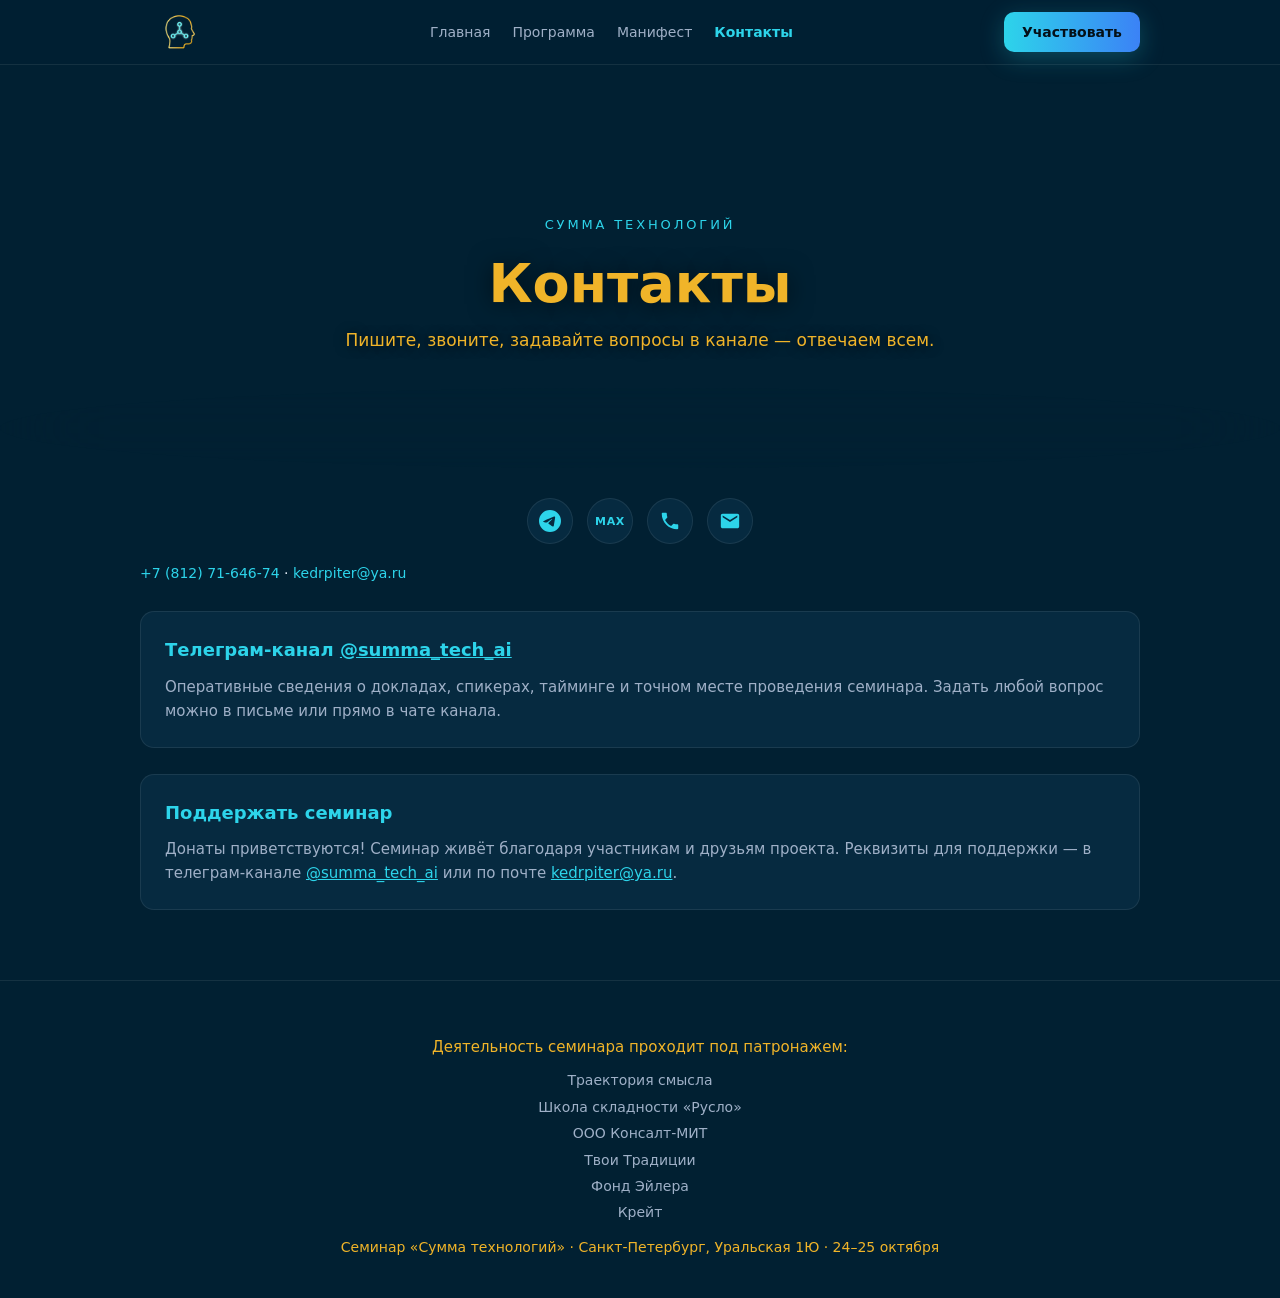
==== contacts.html @ e020d8af "Многостраничник: главная, программа, манифест, контакты + общие styles.css и script.js" ====
<!DOCTYPE html>
<html lang="ru">
<head>
<meta charset="UTF-8">
<meta name="viewport" content="width=device-width, initial-scale=1.0">
<script>if('scrollRestoration' in history){history.scrollRestoration='manual';}</script>
<title>Контакты — Сумма технологий</title>
<link rel="stylesheet" href="styles.css">
</head>
<body>

<nav class="nav">
  <div class="container">
    <a class="nav-logo" href="index.html"><img src="logo.png" alt="Сумма технологий"></a>
    <div class="nav-links">
      <a href="index.html">Главная</a>
      <a href="program.html">Программа</a>
      <a href="manifest.html">Манифест</a>
      <a href="contacts.html" class="active">Контакты</a>
    </div>
    <a href="#" data-open-form class="btn btn-primary">Участвовать</a>
  </div>
</nav>

<header class="page-hero">
  <div class="container">
    <p class="eyebrow">Сумма технологий</p>
    <h1 class="page-title">Контакты</h1>
    <p class="lead">Пишите, звоните, задавайте вопросы в канале — отвечаем всем.</p>
  </div>
</header>

<section id="contacts-main">
  <div class="container">
    <div class="footer-contacts reveal">
      <a class="contact-btn" href="https://t.me/summa_tech_ai" target="_blank" rel="noopener" aria-label="Телеграм" title="Телеграм">
        <svg viewBox="0 0 24 24" aria-hidden="true"><path d="M11.944 0A12 12 0 0 0 0 12a12 12 0 0 0 12 12 12 12 0 0 0 12-12A12 12 0 0 0 12 0a12 12 0 0 0-.056 0zm4.962 7.224c.1-.002.321.023.465.14a.506.506 0 0 1 .171.325c.016.093.036.306.02.472-.18 1.898-.962 6.502-1.36 8.627-.168.9-.499 1.201-.82 1.23-.696.065-1.225-.46-1.9-.902-1.056-.693-1.653-1.124-2.678-1.8-1.185-.78-.417-1.21.258-1.91.177-.184 3.247-2.977 3.307-3.23.007-.032.014-.15-.056-.212s-.174-.041-.249-.024c-.106.024-1.793 1.14-5.061 3.345-.48.33-.913.49-1.302.48-.428-.008-1.252-.241-1.865-.44-.752-.245-1.349-.374-1.297-.789.027-.216.325-.437.893-.663 3.498-1.524 5.83-2.529 6.998-3.014 3.332-1.386 4.025-1.627 4.476-1.635z"/></svg>
      </a>
      <a class="contact-btn" href="https://max.ru/" target="_blank" rel="noopener" aria-label="MAX" title="MAX">
        <span class="max-label">MAX</span>
      </a>
      <a class="contact-btn" href="tel:+78127164674" aria-label="Позвонить: +7 (812) 71-646-74" title="+7 (812) 71-646-74">
        <svg viewBox="0 0 24 24" aria-hidden="true"><path d="M6.62 10.79c1.44 2.83 3.76 5.14 6.59 6.59l2.2-2.2c.27-.27.67-.36 1.02-.24 1.12.37 2.33.57 3.57.57.55 0 1 .45 1 1V20c0 .55-.45 1-1 1-9.39 0-17-7.61-17-17 0-.55.45-1 1-1h3.5c.55 0 1 .45 1 1 0 1.25.2 2.45.57 3.57.11.35.03.74-.25 1.02l-2.2 2.2z"/></svg>
      </a>
      <a class="contact-btn" href="mailto:kedrpiter@ya.ru" aria-label="Написать: kedrpiter@ya.ru" title="kedrpiter@ya.ru">
        <svg viewBox="0 0 24 24" aria-hidden="true"><path d="M20 4H4c-1.1 0-1.99.9-1.99 2L2 18c0 1.1.9 2 2 2h16c1.1 0 2-.9 2-2V6c0-1.1-.9-2-2-2zm0 4l-8 5-8-5V6l8 5 8-5v2z"/></svg>
      </a>
    </div>
    <p class="footer-note reveal" style="margin-top:18px"><a href="tel:+78127164674">+7 (812) 71-646-74</a> · <a href="mailto:kedrpiter@ya.ru">kedrpiter@ya.ru</a></p>
    <div class="tg-block reveal">
      <h3>Телеграм-канал <a href="https://t.me/summa_tech_ai" target="_blank" rel="noopener">@summa_tech_ai</a></h3>
      <p>Оперативные сведения о докладах, спикерах, тайминге и точном месте проведения семинара. Задать любой вопрос можно в письме или прямо в чате канала.</p>
    </div>
    <div class="tg-block reveal">
      <h3>Поддержать семинар</h3>
      <p>Донаты приветствуются! Семинар живёт благодаря участникам и друзьям проекта. Реквизиты для поддержки — в телеграм-канале <a href="https://t.me/summa_tech_ai" target="_blank" rel="noopener">@summa_tech_ai</a> или по почте <a href="mailto:kedrpiter@ya.ru">kedrpiter@ya.ru</a>.</p>
    </div>
  </div>
</section>

<footer>
  <div class="container">
    <div class="patrons">
      <p class="patrons-title">Деятельность семинара проходит под патронажем:</p>
      <ul class="patrons-list">
        <li>Траектория смысла</li>
        <li>Школа складности «Русло»</li>
        <li>ООО Консалт-МИТ</li>
        <li>Твои Традиции</li>
        <li>Фонд Эйлера</li>
        <li>Крейт</li>
      </ul>
    </div>
    <p class="footer-line">Семинар «Сумма технологий» · Санкт-Петербург, Уральская 1Ю · 24–25 октября</p>
  </div>
</footer>

<div class="modal" id="form-modal" aria-hidden="true">
  <div class="modal-box">
    <button class="modal-close" id="form-close" aria-label="Закрыть">×</button>
    <iframe id="form-frame" title="Заявка на участие"></iframe>
  </div>
</div>

<div class="success-message" id="success-message">
  <button class="success-close" id="success-close" aria-label="Закрыть">×</button>
  <h3>✓ Заявление принято</h3>
  <p>Ваше заявление на участие в семинаре приняли.<br>Свяжемся с Вами в ближайшее время.</p>
</div>

<script src="script.js"></script>
</body>
</html>
---- styles.css ----
:root{
  --bg:#012032; --panel:#062a40; --text:#e6edf7; --muted:#9fb0c7;
  --accent:#2dd4ea; --gold:#f0b429; --border:rgba(255,255,255,.08);
  --crop-top:300px;
  --crop-bottom:150px;
}
*{box-sizing:border-box;margin:0;padding:0}
html{scroll-behavior:smooth}
body{font-family:'Segoe UI',system-ui,-apple-system,sans-serif;background:var(--bg);color:var(--text);line-height:1.6}
.container{max-width:1040px;margin:0 auto;padding:0 20px}
.nav{position:sticky;top:0;z-index:20;background:rgba(1,32,50,.92);backdrop-filter:blur(8px);border-bottom:1px solid var(--border)}
.nav .container{display:flex;align-items:center;justify-content:space-between;gap:16px;padding:10px 20px;flex-wrap:wrap}
.nav-logo{display:block;text-decoration:none}
.nav-logo img{height:44px;width:auto;display:block;border-radius:8px}
.nav-links{display:flex;gap:22px;flex-wrap:wrap;align-items:center}
.nav-links a{color:var(--muted);text-decoration:none;font-size:14px;transition:color .15s}
.nav-links a:hover{color:var(--accent)}
.nav-links a.active{color:var(--accent);font-weight:600}
.nav .btn{padding:9px 18px;font-size:14px}

header.hero{
  position:relative;overflow:hidden;
  min-height:92vh;display:flex;align-items:center;justify-content:center;
  text-align:center;padding:96px 0 90px;background:var(--bg);
}
.hero-bg{position:absolute;inset:0;z-index:0;overflow:hidden}
.hero-bg img{
  width:100%;height:100%;object-fit:cover;object-position:center;opacity:.3;
  animation:imgReveal 4s ease-in-out forwards;
  -webkit-mask-image:linear-gradient(180deg,#000 0%,#000 82%,transparent 100%);
  mask-image:linear-gradient(180deg,#000 0%,#000 82%,transparent 100%);
}
.hero-overlay{position:absolute;inset:0;z-index:1;background:radial-gradient(900px 500px at 50% 40%, rgba(1,32,50,.35), rgba(1,32,50,.80));}
.hero-content{position:relative;z-index:2}

.page-hero{position:relative;padding:150px 0 40px;text-align:center;background:var(--bg)}
.page-title{font-size:clamp(34px,5vw,54px);color:var(--gold);font-weight:700;line-height:1.1;margin-bottom:14px;text-shadow:0 2px 24px rgba(0,0,0,.6)}

@keyframes imgReveal{
  0%{opacity:.3}
  50%{opacity:1}
  100%{opacity:.5}
}
@keyframes fadeUp{
  from{opacity:0;transform:translateY(22px)}
  to{opacity:1;transform:none}
}
.hero-content .eyebrow,
.hero-content h1,
.hero-content .tagline,
.hero-content .lead{opacity:0;animation:fadeUp .8s ease forwards}
.hero-content .eyebrow{animation-delay:4s}
.hero-content h1{animation-delay:5s}
.hero-content .tagline{animation-delay:6s}
.hero-content .lead{animation-delay:7s}

.reveal{opacity:0;transform:translateY(26px);transition:opacity .7s ease,transform .7s ease}
.reveal.visible{opacity:1;transform:none}

.eyebrow{letter-spacing:.22em;text-transform:uppercase;color:var(--accent);font-size:13px;margin-bottom:18px}
h1{font-size:clamp(42px,7vw,76px);color:var(--gold);font-weight:700;line-height:1.05;margin-bottom:16px;text-shadow:0 2px 24px rgba(0,0,0,.6)}
.tagline{font-size:clamp(17px,2.4vw,22px);color:var(--accent);margin-bottom:18px;font-weight:600;text-shadow:0 1px 14px rgba(0,0,0,.6)}
.lead{max-width:640px;margin:0 auto 34px;color:var(--gold);font-size:17px;text-shadow:0 1px 12px rgba(0,0,0,.8)}
.btn{display:inline-block;padding:15px 34px;border-radius:10px;font-weight:700;font-size:16px;text-decoration:none;cursor:pointer;border:none;transition:transform .15s ease, box-shadow .15s ease}
.btn-primary{background:linear-gradient(90deg,var(--accent),#3b82f6);color:#041018;box-shadow:0 6px 24px rgba(45,212,234,.25)}
.btn-primary:hover{transform:translateY(-2px);box-shadow:0 10px 30px rgba(45,212,234,.35)}
.btn-xl{padding:18px 46px;font-size:18px}
.btn-sm{padding:10px 24px;font-size:14px}
section{padding:70px 0;position:relative}
section > .container{position:relative;z-index:1}
section::before{
  content:"";position:absolute;left:0;right:0;top:-40px;height:80px;
  z-index:2;pointer-events:none;
  border-radius:50%;
  backdrop-filter:blur(50px);-webkit-backdrop-filter:blur(50px);
}
.section-bg{position:absolute;inset:-140px 0;z-index:0;pointer-events:none}
.section-bg img{
  width:100%;height:100%;object-fit:cover;object-position:center;
  opacity:.18;filter:blur(3px);
  -webkit-mask-image:linear-gradient(180deg,transparent 0%,#000 30%,#000 70%,transparent 100%);
  mask-image:linear-gradient(180deg,transparent 0%,#000 30%,#000 70%,transparent 100%);
}
h2{color:var(--gold);font-size:clamp(26px,4vw,34px);margin-bottom:14px}
.section-sub{color:var(--muted);max-width:720px;margin-bottom:30px}
#about .section-sub{color:var(--gold);text-shadow:0 1px 12px rgba(0,0,0,.8)}
.grid{display:flex;flex-wrap:wrap;justify-content:center;gap:16px}
.grid .card{flex:1 1 240px;max-width:340px}
.card{background:var(--panel);border:1px solid var(--border);border-radius:14px;padding:24px}
.card--media{padding:0;overflow:hidden}
.card--media img{width:100%;height:170px;object-fit:cover;display:block}
.card--media .card-body{padding:24px}
.card h3{color:var(--accent);font-size:18px;margin-bottom:10px}
.card p{color:var(--muted);font-size:15px}
.card .amount{font-size:30px;color:var(--gold);font-weight:700;margin:6px 0}
.card .note{font-size:13px;color:var(--muted)}
.card .slogan{color:var(--accent);font-style:italic;font-size:14px;margin-top:10px}
ul.plain{list-style:none}
ul.plain li{padding:8px 0 8px 26px;position:relative;color:var(--muted)}
ul.plain li::before{content:"▸";color:var(--accent);position:absolute;left:4px}
#program ul.plain li,#format ul.plain li{color:var(--gold);text-shadow:0 1px 12px rgba(0,0,0,.8)}
#register{background:linear-gradient(180deg,transparent,rgba(45,212,234,.05));text-align:center}
#register .section-sub{margin:0 auto 30px;text-align:center}

.manifest{background:rgba(6,42,64,.35)}
.manifest h3{color:var(--accent);font-size:18px;margin:26px 0 8px}
.manifest p{color:var(--muted);font-size:16px;max-width:820px}

.tg-block{margin-top:26px;background:var(--panel);border:1px solid var(--border);border-radius:14px;padding:24px;text-align:left}
.tg-block h3{color:var(--accent);font-size:18px;margin-bottom:10px}
.tg-block p{color:var(--muted);font-size:15px}
.tg-block a{color:var(--accent)}

footer{padding:40px 0;border-top:1px solid var(--border);color:var(--muted);text-align:center;font-size:14px}
footer .container{display:flex;flex-direction:column;align-items:center;gap:12px}
.footer-contacts{display:flex;justify-content:center;gap:14px;flex-wrap:wrap}
.contact-btn{
  width:46px;height:46px;border-radius:50%;
  border:1px solid var(--border);background:var(--panel);
  display:flex;align-items:center;justify-content:center;
  color:var(--accent);text-decoration:none;
  transition:transform .15s ease, box-shadow .15s ease, color .15s ease, border-color .15s ease;
}
.contact-btn:hover{color:var(--gold);border-color:var(--accent);transform:translateY(-2px);box-shadow:0 6px 18px rgba(45,212,234,.25)}
.contact-btn svg{width:22px;height:22px;fill:currentColor}
.contact-btn .max-label{font-weight:700;font-size:11px;letter-spacing:.06em}
.patrons{margin-top:14px}
.patrons-title{color:var(--gold);font-size:15px;margin-bottom:10px}
.patrons-list{list-style:none;color:var(--muted);font-size:14px;display:flex;flex-direction:column;gap:4px}
.footer-note{color:var(--text);font-size:14px}
.footer-note a{color:var(--accent);text-decoration:none}
.footer-note a:hover{color:var(--gold)}
.footer-line{color:var(--gold)}

.modal{position:fixed;inset:0;z-index:100;display:none;align-items:center;justify-content:center;background:rgba(1,20,32,.82);backdrop-filter:blur(4px);padding:20px}
.modal.open{display:flex}
.modal-box{position:relative;width:min(760px,100%);height:min(86vh,920px);background:var(--panel);border:1px solid var(--border);border-radius:16px;overflow:hidden;box-shadow:0 20px 60px rgba(0,0,0,.5)}
.modal-box iframe{position:absolute;left:0;top:calc(-1 * var(--crop-top));width:100%;height:calc(100% + var(--crop-top) + var(--crop-bottom));border:0;display:block;background:#fff}
.modal-close{position:absolute;top:10px;right:10px;z-index:2;width:38px;height:38px;border-radius:50%;border:1px solid var(--border);background:rgba(1,32,50,.9);color:var(--text);font-size:22px;line-height:1;cursor:pointer}
.modal-close:hover{color:var(--accent);border-color:var(--accent)}

.success-message{
  position:fixed;
  top:50%;left:50%;
  transform:translate(-50%,-50%) scale(0.9);
  background:var(--panel);
  border:2px solid var(--accent);
  border-radius:16px;
  padding:40px 50px;
  text-align:center;
  z-index:200;
  opacity:0;
  pointer-events:none;
  transition:opacity 0.4s ease, transform 0.4s ease;
  box-shadow:0 20px 60px rgba(45,212,234,0.3);
  max-width:90%;
}
.success-message.show{
  opacity:1;
  pointer-events:auto;
  transform:translate(-50%,-50%) scale(1);
}
.success-message h3{
  color:var(--gold);
  font-size:24px;
  margin-bottom:16px;
}
.success-message p{
  color:var(--text);
  font-size:16px;
  line-height:1.6;
}
.success-close{
  position:absolute;
  top:10px;right:10px;
  width:32px;height:32px;
  border-radius:50%;
  border:1px solid var(--border);
  background:rgba(1,32,50,.9);
  color:var(--text);
  font-size:20px;
  line-height:1;
  cursor:pointer;
  display:flex;align-items:center;justify-content:center;
}
.success-close:hover{color:var(--accent);border-color:var(--accent)}

@media (prefers-reduced-motion: reduce){
  .hero-bg img,.hero-content .eyebrow,.hero-content h1,.hero-content .tagline,.hero-content .lead{animation:none;opacity:1}
  .hero-bg img{opacity:.5;-webkit-mask-image:none;mask-image:none}
  .reveal{opacity:1;transform:none;transition:none}
}
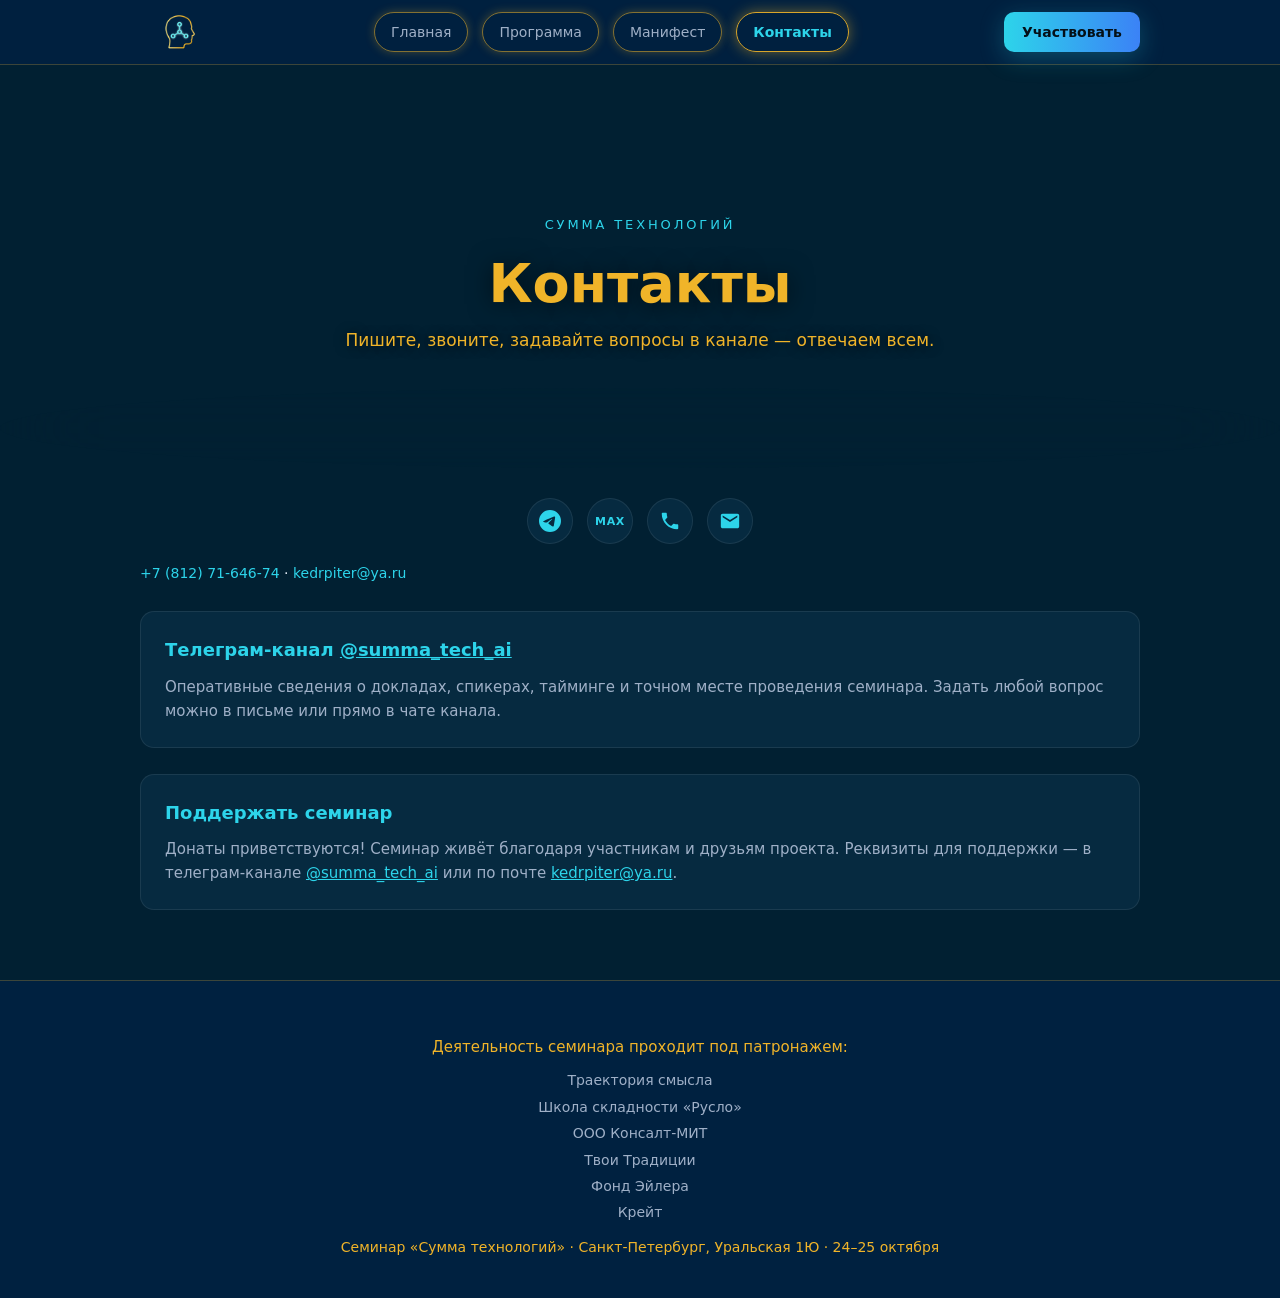
==== commit eedfc018: "Ссылка MAX — инвайт-ссылка; кнопки контактов активны на всех страницах" ====
--- a/contacts.html
+++ b/contacts.html
@@ -36,7 +36,7 @@
       <a class="contact-btn" href="https://t.me/summa_tech_ai" target="_blank" rel="noopener" aria-label="Телеграм" title="Телеграм">
         <svg viewBox="0 0 24 24" aria-hidden="true"><path d="M11.944 0A12 12 0 0 0 0 12a12 12 0 0 0 12 12 12 12 0 0 0 12-12A12 12 0 0 0 12 0a12 12 0 0 0-.056 0zm4.962 7.224c.1-.002.321.023.465.14a.506.506 0 0 1 .171.325c.016.093.036.306.02.472-.18 1.898-.962 6.502-1.36 8.627-.168.9-.499 1.201-.82 1.23-.696.065-1.225-.46-1.9-.902-1.056-.693-1.653-1.124-2.678-1.8-1.185-.78-.417-1.21.258-1.91.177-.184 3.247-2.977 3.307-3.23.007-.032.014-.15-.056-.212s-.174-.041-.249-.024c-.106.024-1.793 1.14-5.061 3.345-.48.33-.913.49-1.302.48-.428-.008-1.252-.241-1.865-.44-.752-.245-1.349-.374-1.297-.789.027-.216.325-.437.893-.663 3.498-1.524 5.83-2.529 6.998-3.014 3.332-1.386 4.025-1.627 4.476-1.635z"/></svg>
       </a>
-      <a class="contact-btn" href="https://max.ru/" target="_blank" rel="noopener" aria-label="MAX" title="MAX">
+      <a class="contact-btn" href="https://max.ru/join/w4Dh4utV4OyQtze-bQfJzrGGP6Rr-J3jwN_ImxKm4Uo" target="_blank" rel="noopener" aria-label="MAX" title="MAX">
         <span class="max-label">MAX</span>
       </a>
       <a class="contact-btn" href="tel:+78127164674" aria-label="Позвонить: +7 (812) 71-646-74" title="+7 (812) 71-646-74">
--- a/styles.css
+++ b/styles.css
@@ -1,6 +1,7 @@
 :root{
   --bg:#012032; --panel:#062a40; --text:#e6edf7; --muted:#9fb0c7;
   --accent:#2dd4ea; --gold:#f0b429; --border:rgba(255,255,255,.08);
+  --navy:#002140;
   --crop-top:300px;
   --crop-bottom:150px;
 }
@@ -8,14 +9,21 @@
 html{scroll-behavior:smooth}
 body{font-family:'Segoe UI',system-ui,-apple-system,sans-serif;background:var(--bg);color:var(--text);line-height:1.6}
 .container{max-width:1040px;margin:0 auto;padding:0 20px}
-.nav{position:sticky;top:0;z-index:20;background:rgba(1,32,50,.92);backdrop-filter:blur(8px);border-bottom:1px solid var(--border)}
+.nav{position:sticky;top:0;z-index:20;background:rgba(0,33,64,.96);backdrop-filter:blur(8px);border-bottom:1px solid rgba(240,180,41,.25)}
 .nav .container{display:flex;align-items:center;justify-content:space-between;gap:16px;padding:10px 20px;flex-wrap:wrap}
 .nav-logo{display:block;text-decoration:none}
 .nav-logo img{height:44px;width:auto;display:block;border-radius:8px}
-.nav-links{display:flex;gap:22px;flex-wrap:wrap;align-items:center}
-.nav-links a{color:var(--muted);text-decoration:none;font-size:14px;transition:color .15s}
-.nav-links a:hover{color:var(--accent)}
-.nav-links a.active{color:var(--accent);font-weight:600}
+.nav-links{display:flex;gap:14px;flex-wrap:wrap;align-items:center}
+.nav-links a{
+  color:var(--muted);text-decoration:none;font-size:14px;
+  padding:8px 16px;
+  border:1px solid rgba(240,180,41,.55);
+  border-radius:999px;
+  box-shadow:0 0 10px rgba(240,180,41,.28);
+  transition:color .15s, border-color .15s, box-shadow .15s;
+}
+.nav-links a:hover{color:var(--accent);border-color:rgba(240,180,41,.9);box-shadow:0 0 14px rgba(240,180,41,.45)}
+.nav-links a.active{color:var(--accent);font-weight:600;border-color:rgba(240,180,41,.9);box-shadow:0 0 14px rgba(240,180,41,.45)}
 .nav .btn{padding:9px 18px;font-size:14px}
 
 header.hero{
@@ -111,7 +119,7 @@
 .tg-block p{color:var(--muted);font-size:15px}
 .tg-block a{color:var(--accent)}
 
-footer{padding:40px 0;border-top:1px solid var(--border);color:var(--muted);text-align:center;font-size:14px}
+footer{padding:40px 0;border-top:1px solid rgba(240,180,41,.25);color:var(--muted);text-align:center;font-size:14px;background:var(--navy)}
 footer .container{display:flex;flex-direction:column;align-items:center;gap:12px}
 .footer-contacts{display:flex;justify-content:center;gap:14px;flex-wrap:wrap}
 .contact-btn{
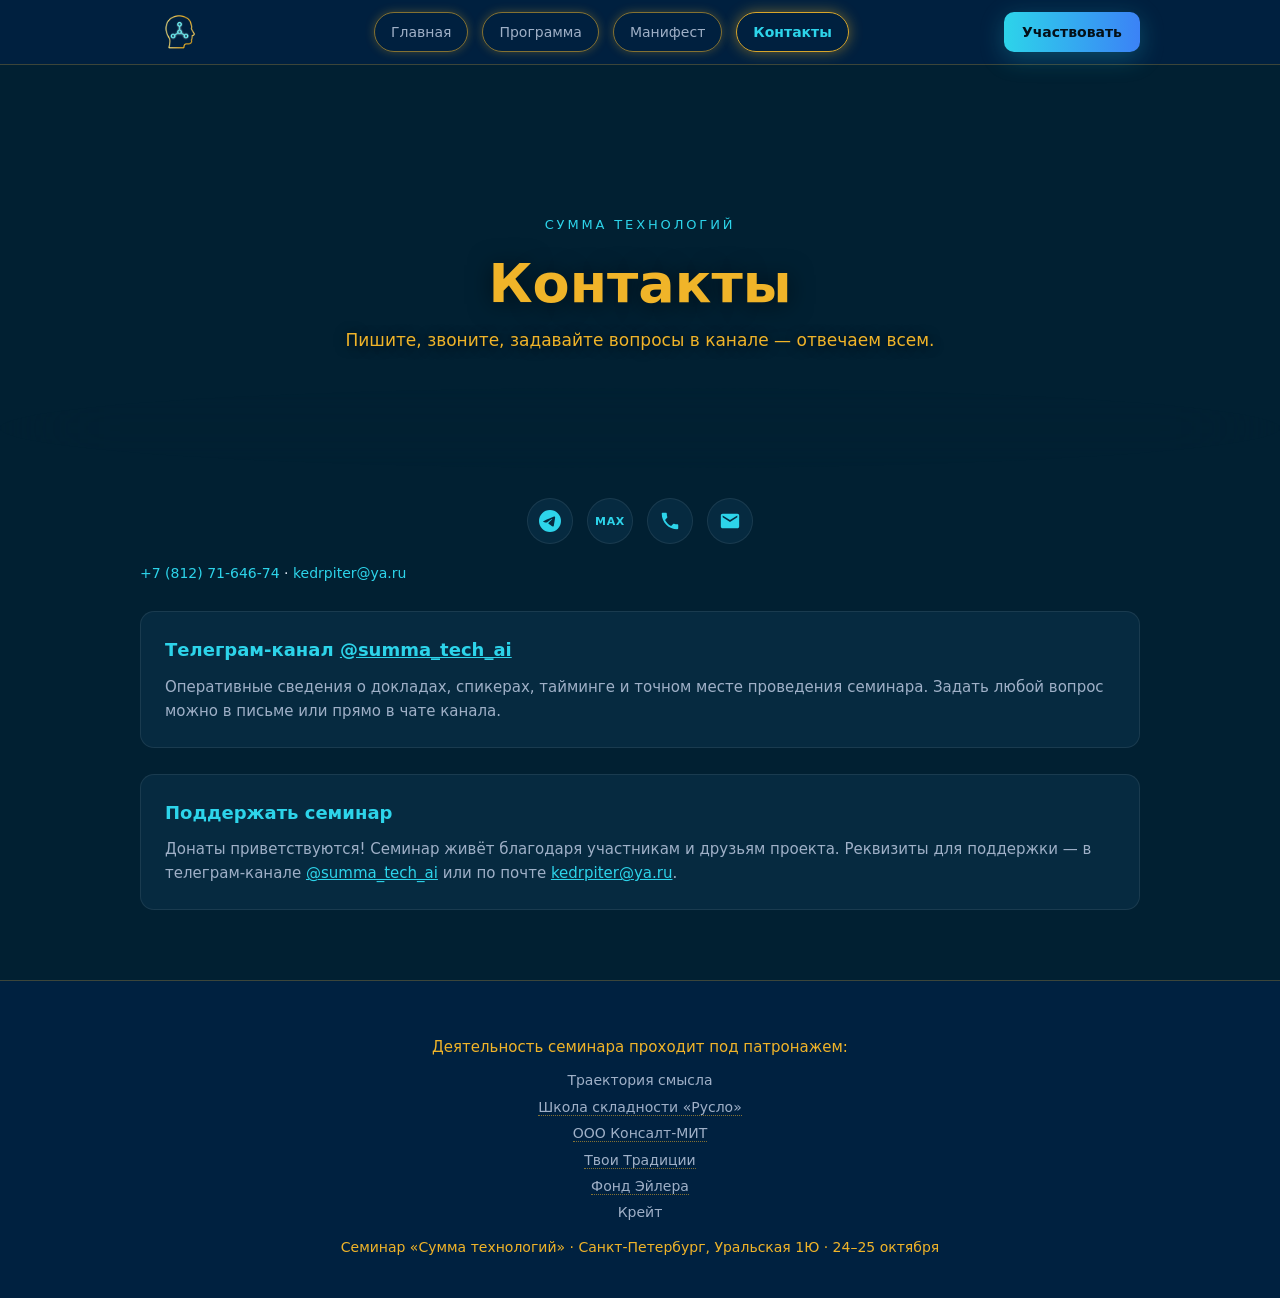
==== commit f8eb72de: "Патронаж: 4 ссылки кликабельны (Русло, Консалт-МИТ, Твои Традиции, Фонд Эйлера); Траектория смысла и" ====
--- a/contacts.html
+++ b/contacts.html
@@ -3,9 +3,12 @@
 <head>
 <meta charset="UTF-8">
 <meta name="viewport" content="width=device-width, initial-scale=1.0">
+<link rel="icon" type="image/png" href="logo.png?v=3">
+<link rel="apple-touch-icon" href="logo.png?v=3">
 <script>if('scrollRestoration' in history){history.scrollRestoration='manual';}</script>
 <title>Контакты — Сумма технологий</title>
 <link rel="stylesheet" href="styles.css">
+<style>.patrons-list a{color:inherit;text-decoration:none;border-bottom:1px dotted rgba(240,180,41,.55)}.patrons-list a:hover{border-bottom-style:solid;border-bottom-color:#f0b429}</style>
 </head>
 <body>
 
@@ -64,10 +67,10 @@
       <p class="patrons-title">Деятельность семинара проходит под патронажем:</p>
       <ul class="patrons-list">
         <li>Траектория смысла</li>
-        <li>Школа складности «Русло»</li>
-        <li>ООО Консалт-МИТ</li>
-        <li>Твои Традиции</li>
-        <li>Фонд Эйлера</li>
+        <li><a href="https://skladnost.ru/" target="_blank" rel="noopener">Школа складности «Русло»</a></li>
+        <li><a href="https://c-mit.ru/" target="_blank" rel="noopener">ООО Консалт-МИТ</a></li>
+        <li><a href="https://tt-club.ru/" target="_blank" rel="noopener">Твои Традиции</a></li>
+        <li><a href="https://www.euler-foundation.org/" target="_blank" rel="noopener">Фонд Эйлера</a></li>
         <li>Крейт</li>
       </ul>
     </div>
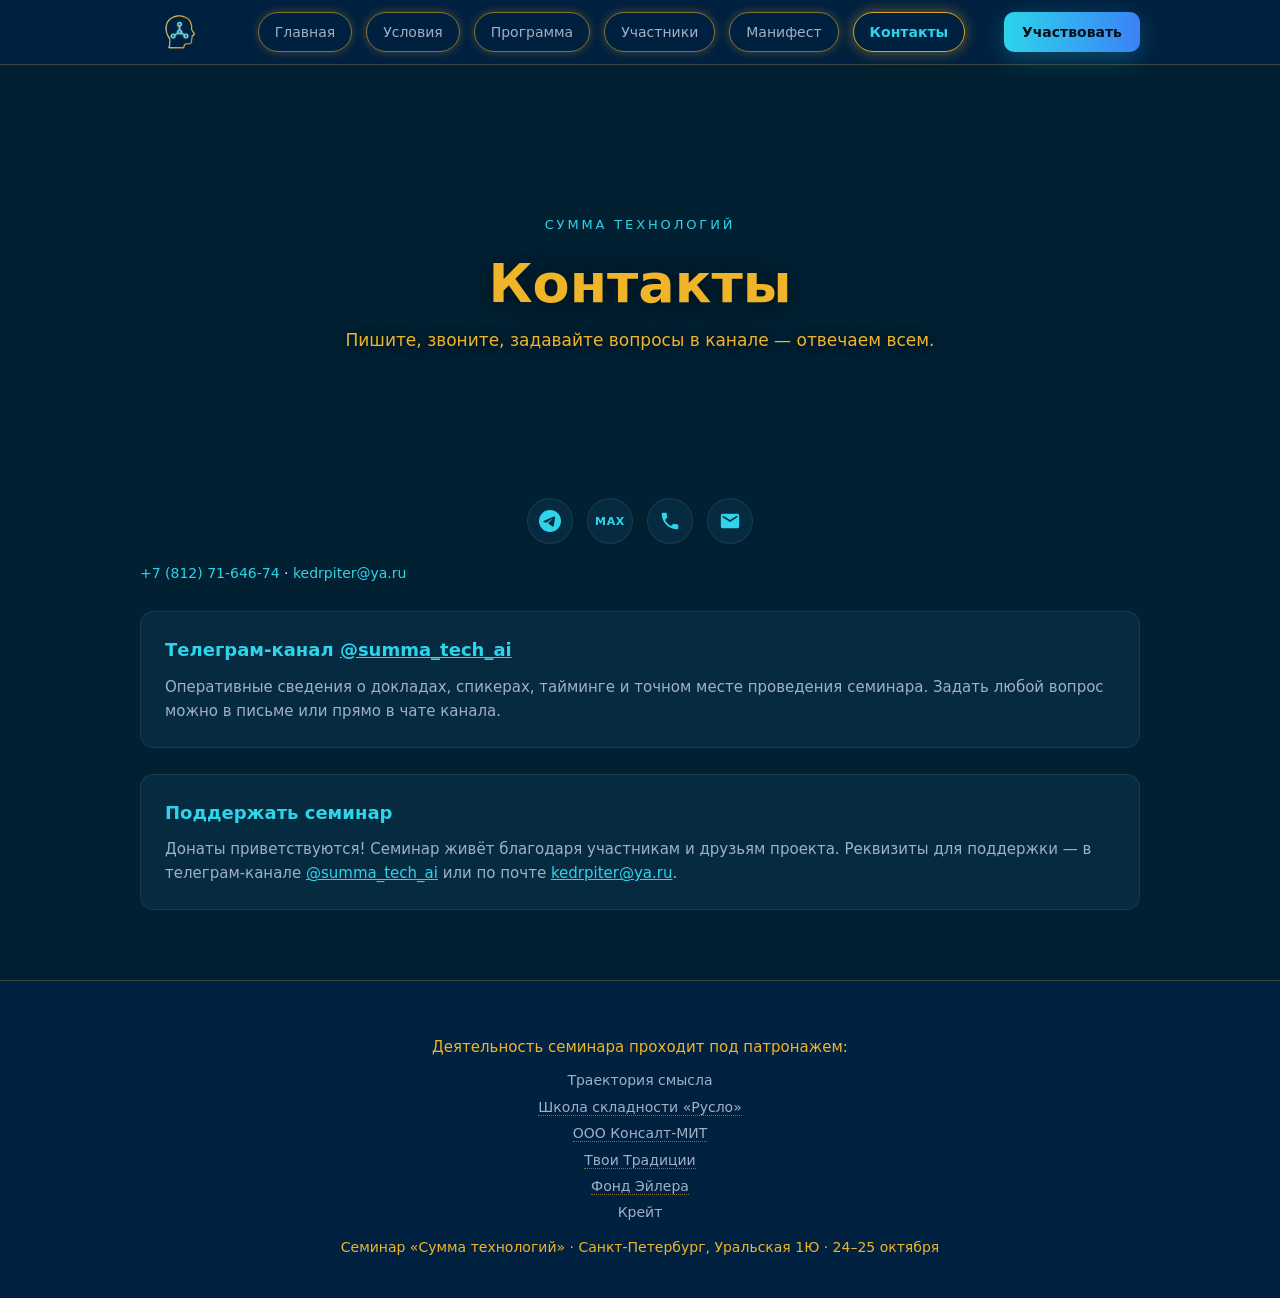
==== commit 2f809023: "Меню на всех страницах: Главная · Условия · Программа · Участники · Манифест · Контакты" ====
--- a/contacts.html
+++ b/contacts.html
@@ -17,7 +17,9 @@
     <a class="nav-logo" href="index.html"><img src="logo.png" alt="Сумма технологий"></a>
     <div class="nav-links">
       <a href="index.html">Главная</a>
-      <a href="program.html">Программа</a>
+      <a href="program.html">Условия</a>
+      <a href="schedule.html">Программа</a>
+      <a href="participants.html">Участники</a>
       <a href="manifest.html">Манифест</a>
       <a href="contacts.html" class="active">Контакты</a>
     </div>
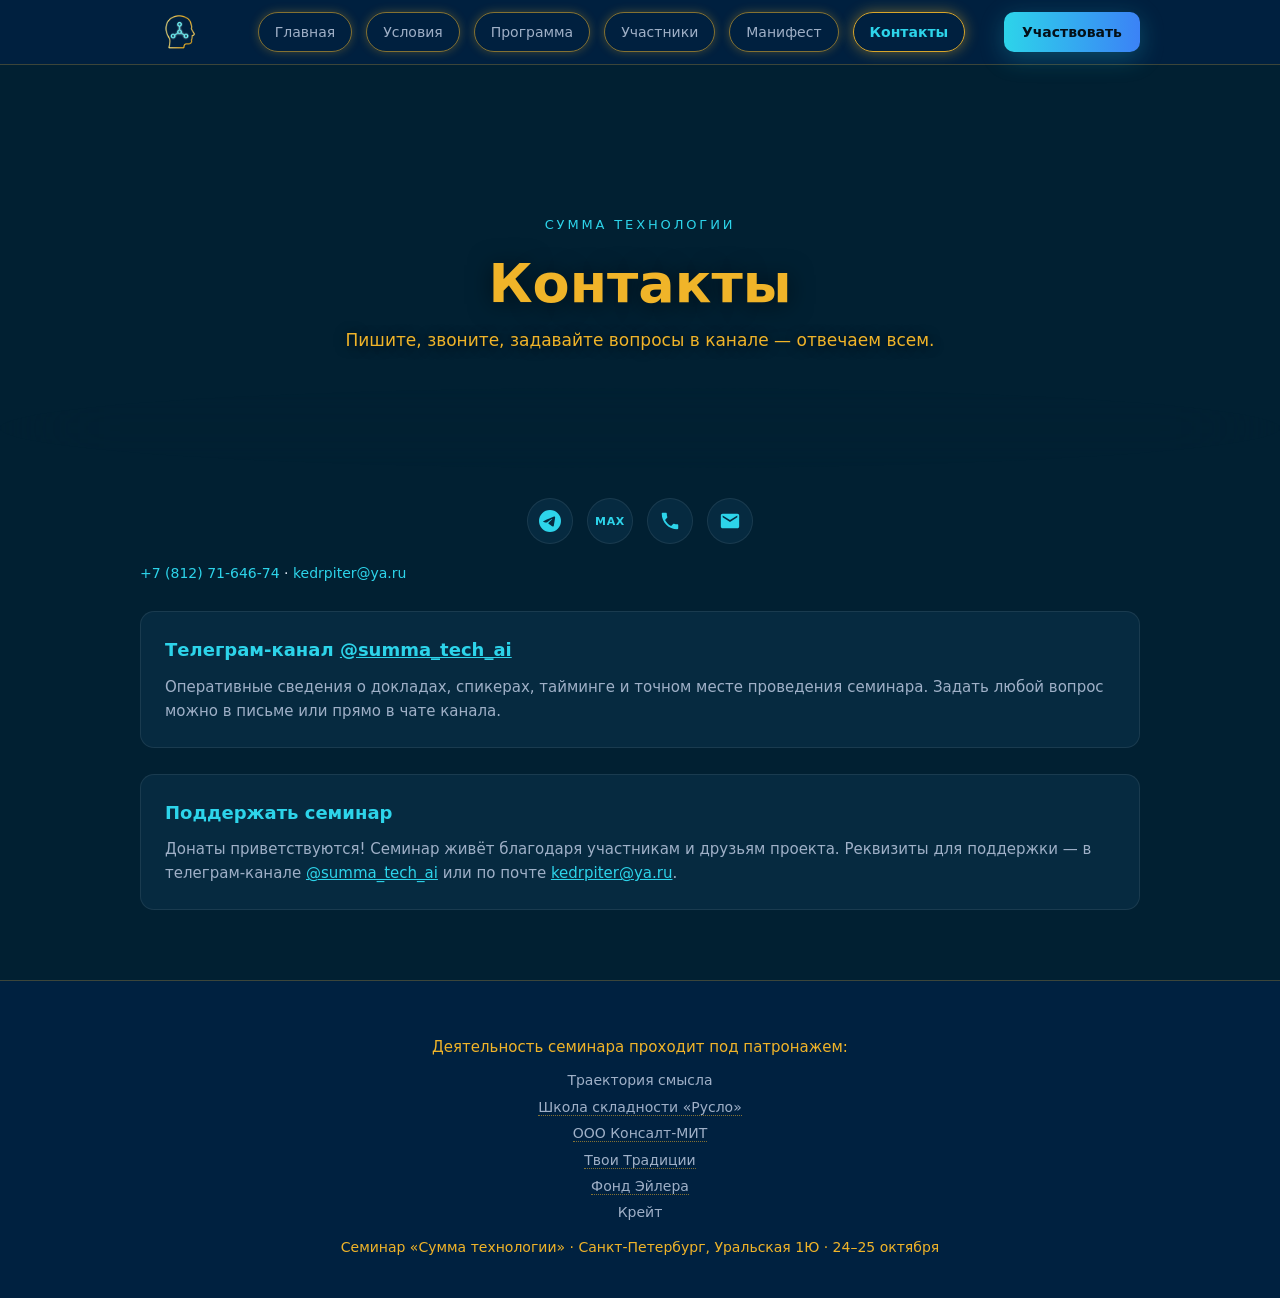
==== commit a887bc53: "Подвал: "Сумма технологий" → "Сумма технологии" в строке семинара на всех страницах" ====
--- a/contacts.html
+++ b/contacts.html
@@ -6,7 +6,7 @@
 <link rel="icon" type="image/png" href="logo.png?v=3">
 <link rel="apple-touch-icon" href="logo.png?v=3">
 <script>if('scrollRestoration' in history){history.scrollRestoration='manual';}</script>
-<title>Контакты — Сумма технологий</title>
+<title>Контакты — Сумма технологии</title>
 <link rel="stylesheet" href="styles.css">
 <style>.patrons-list a{color:inherit;text-decoration:none;border-bottom:1px dotted rgba(240,180,41,.55)}.patrons-list a:hover{border-bottom-style:solid;border-bottom-color:#f0b429}</style>
 </head>
@@ -14,7 +14,7 @@
 
 <nav class="nav">
   <div class="container">
-    <a class="nav-logo" href="index.html"><img src="logo.png" alt="Сумма технологий"></a>
+    <a class="nav-logo" href="index.html"><img src="logo.png" alt="Сумма технологии"></a>
     <div class="nav-links">
       <a href="index.html">Главная</a>
       <a href="program.html">Условия</a>
@@ -29,7 +29,7 @@
 
 <header class="page-hero">
   <div class="container">
-    <p class="eyebrow">Сумма технологий</p>
+    <p class="eyebrow">Сумма технологии</p>
     <h1 class="page-title">Контакты</h1>
     <p class="lead">Пишите, звоните, задавайте вопросы в канале — отвечаем всем.</p>
   </div>
@@ -76,7 +76,7 @@
         <li>Крейт</li>
       </ul>
     </div>
-    <p class="footer-line">Семинар «Сумма технологий» · Санкт-Петербург, Уральская 1Ю · 24–25 октября</p>
+    <p class="footer-line">Семинар «Сумма технологии» · Санкт-Петербург, Уральская 1Ю · 24–25 октября</p>
   </div>
 </footer>
 
--- a/styles.css
+++ b/styles.css
@@ -197,4 +197,7 @@
   .hero-bg img,.hero-content .eyebrow,.hero-content h1,.hero-content .tagline,.hero-content .lead{animation:none;opacity:1}
   .hero-bg img{opacity:.5;-webkit-mask-image:none;mask-image:none}
   .reveal{opacity:1;transform:none;transition:none}
-}+}/* === Фон секции "Регистрация" === */
+#register{position:relative;background:#012032;padding:110px 24px;}
+#register::before{content:"";position:absolute;left:50%;top:-34px;transform:translateX(-50%);width:100%;height:68px;background:#062a40;border-radius:50%;filter:blur(10px);pointer-events:none;}
+#register>.container{position:relative;z-index:1;text-align:center;background:linear-gradient(rgba(1,32,50,.55),rgba(1,32,50,.55)),url("register-bg.jpg") center/cover no-repeat;border-radius:18px;padding:64px 32px;}
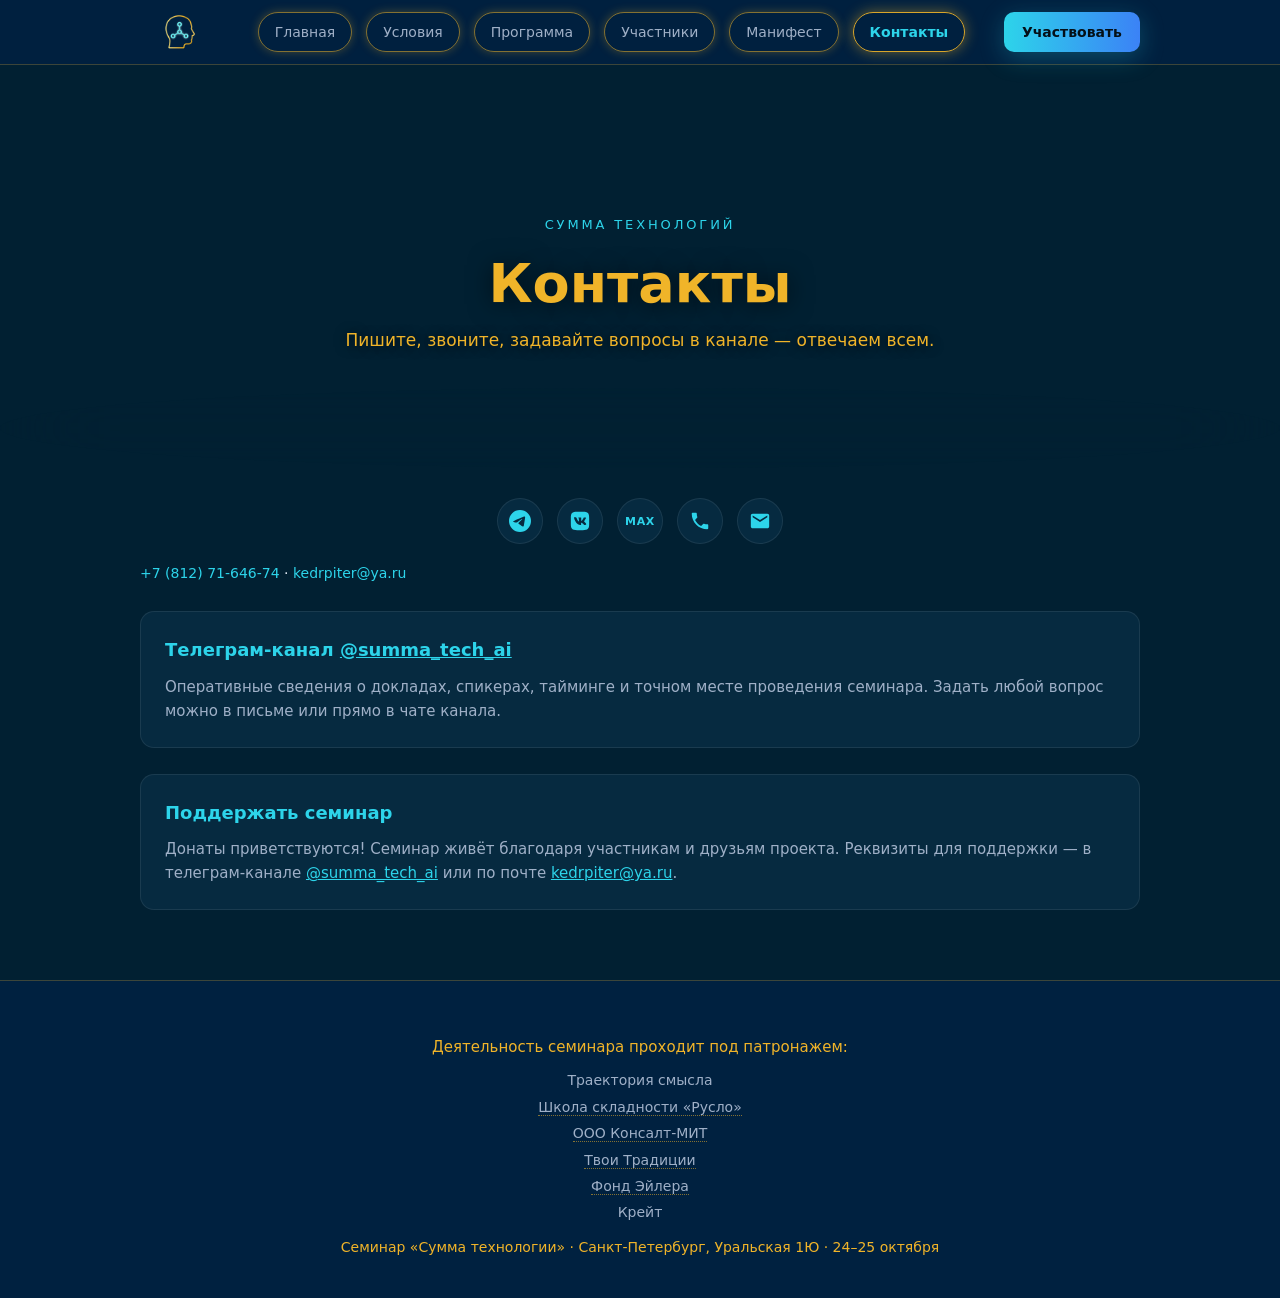
==== commit 902f8534: "ВК: иконка со ссылкой на https://vk.ru/summa_tech_spb добавлена в футеры всех 6 оставшихся страниц" ====
--- a/contacts.html
+++ b/contacts.html
@@ -6,7 +6,7 @@
 <link rel="icon" type="image/png" href="logo.png?v=3">
 <link rel="apple-touch-icon" href="logo.png?v=3">
 <script>if('scrollRestoration' in history){history.scrollRestoration='manual';}</script>
-<title>Контакты — Сумма технологии</title>
+<title>Контакты — Сумма технологий</title>
 <link rel="stylesheet" href="styles.css">
 <style>.patrons-list a{color:inherit;text-decoration:none;border-bottom:1px dotted rgba(240,180,41,.55)}.patrons-list a:hover{border-bottom-style:solid;border-bottom-color:#f0b429}</style>
 </head>
@@ -14,7 +14,7 @@
 
 <nav class="nav">
   <div class="container">
-    <a class="nav-logo" href="index.html"><img src="logo.png" alt="Сумма технологии"></a>
+    <a class="nav-logo" href="index.html"><img src="logo.png" alt="Сумма технологий"></a>
     <div class="nav-links">
       <a href="index.html">Главная</a>
       <a href="program.html">Условия</a>
@@ -29,7 +29,7 @@
 
 <header class="page-hero">
   <div class="container">
-    <p class="eyebrow">Сумма технологии</p>
+    <p class="eyebrow">Сумма технологий</p>
     <h1 class="page-title">Контакты</h1>
     <p class="lead">Пишите, звоните, задавайте вопросы в канале — отвечаем всем.</p>
   </div>
@@ -40,6 +40,9 @@
     <div class="footer-contacts reveal">
       <a class="contact-btn" href="https://t.me/summa_tech_ai" target="_blank" rel="noopener" aria-label="Телеграм" title="Телеграм">
         <svg viewBox="0 0 24 24" aria-hidden="true"><path d="M11.944 0A12 12 0 0 0 0 12a12 12 0 0 0 12 12 12 12 0 0 0 12-12A12 12 0 0 0 12 0a12 12 0 0 0-.056 0zm4.962 7.224c.1-.002.321.023.465.14a.506.506 0 0 1 .171.325c.016.093.036.306.02.472-.18 1.898-.962 6.502-1.36 8.627-.168.9-.499 1.201-.82 1.23-.696.065-1.225-.46-1.9-.902-1.056-.693-1.653-1.124-2.678-1.8-1.185-.78-.417-1.21.258-1.91.177-.184 3.247-2.977 3.307-3.23.007-.032.014-.15-.056-.212s-.174-.041-.249-.024c-.106.024-1.793 1.14-5.061 3.345-.48.33-.913.49-1.302.48-.428-.008-1.252-.241-1.865-.44-.752-.245-1.349-.374-1.297-.789.027-.216.325-.437.893-.663 3.498-1.524 5.83-2.529 6.998-3.014 3.332-1.386 4.025-1.627 4.476-1.635z"/></svg>
+      </a>
+      <a class="contact-btn" href="https://vk.ru/summa_tech_spb" target="_blank" rel="noopener" aria-label="ВКонтакте" title="ВКонтакте">
+        <svg viewBox="0 0 24 24" aria-hidden="true"><path d="M15.07 2H8.93C3.33 2 2 3.33 2 8.93v6.14C2 20.67 3.33 22 8.93 22h6.14c5.6 0 6.93-1.33 6.93-6.93V8.93C22 3.33 20.67 2 15.07 2zm3.15 14.27h-1.46c-.55 0-.72-.44-1.71-1.45-.86-.83-1.24-.94-1.45-.94-.3 0-.39.08-.39.5v1.31c0 .36-.12.58-1.06.58-1.54 0-3.24-.93-4.43-2.67C6.13 11.07 5.5 8.86 5.5 8.41c0-.22.08-.42.5-.42h1.46c.38 0 .52.17.67.58.72 2.08 1.92 3.9 2.41 3.9.19 0 .27-.08.27-.56V9.82c-.06-.97-.57-1.05-.57-1.4 0-.17.14-.33.36-.33h2.29c.31 0 .42.17.42.53v2.86c0 .31.14.42.22.42.19 0 .33-.11.67-.44 1.04-1.17 1.78-2.97 1.78-2.97.1-.22.27-.42.65-.42h1.46c.44 0 .53.22.44.53-.18.83-1.94 3.31-1.94 3.31-.15.25-.21.36 0 .64.15.22.64.64.97 1.02.61.69 1.07 1.27 1.2 1.67.14.42-.08.63-.5.63z"/></svg>
       </a>
       <a class="contact-btn" href="https://max.ru/join/w4Dh4utV4OyQtze-bQfJzrGGP6Rr-J3jwN_ImxKm4Uo" target="_blank" rel="noopener" aria-label="MAX" title="MAX">
         <span class="max-label">MAX</span>
